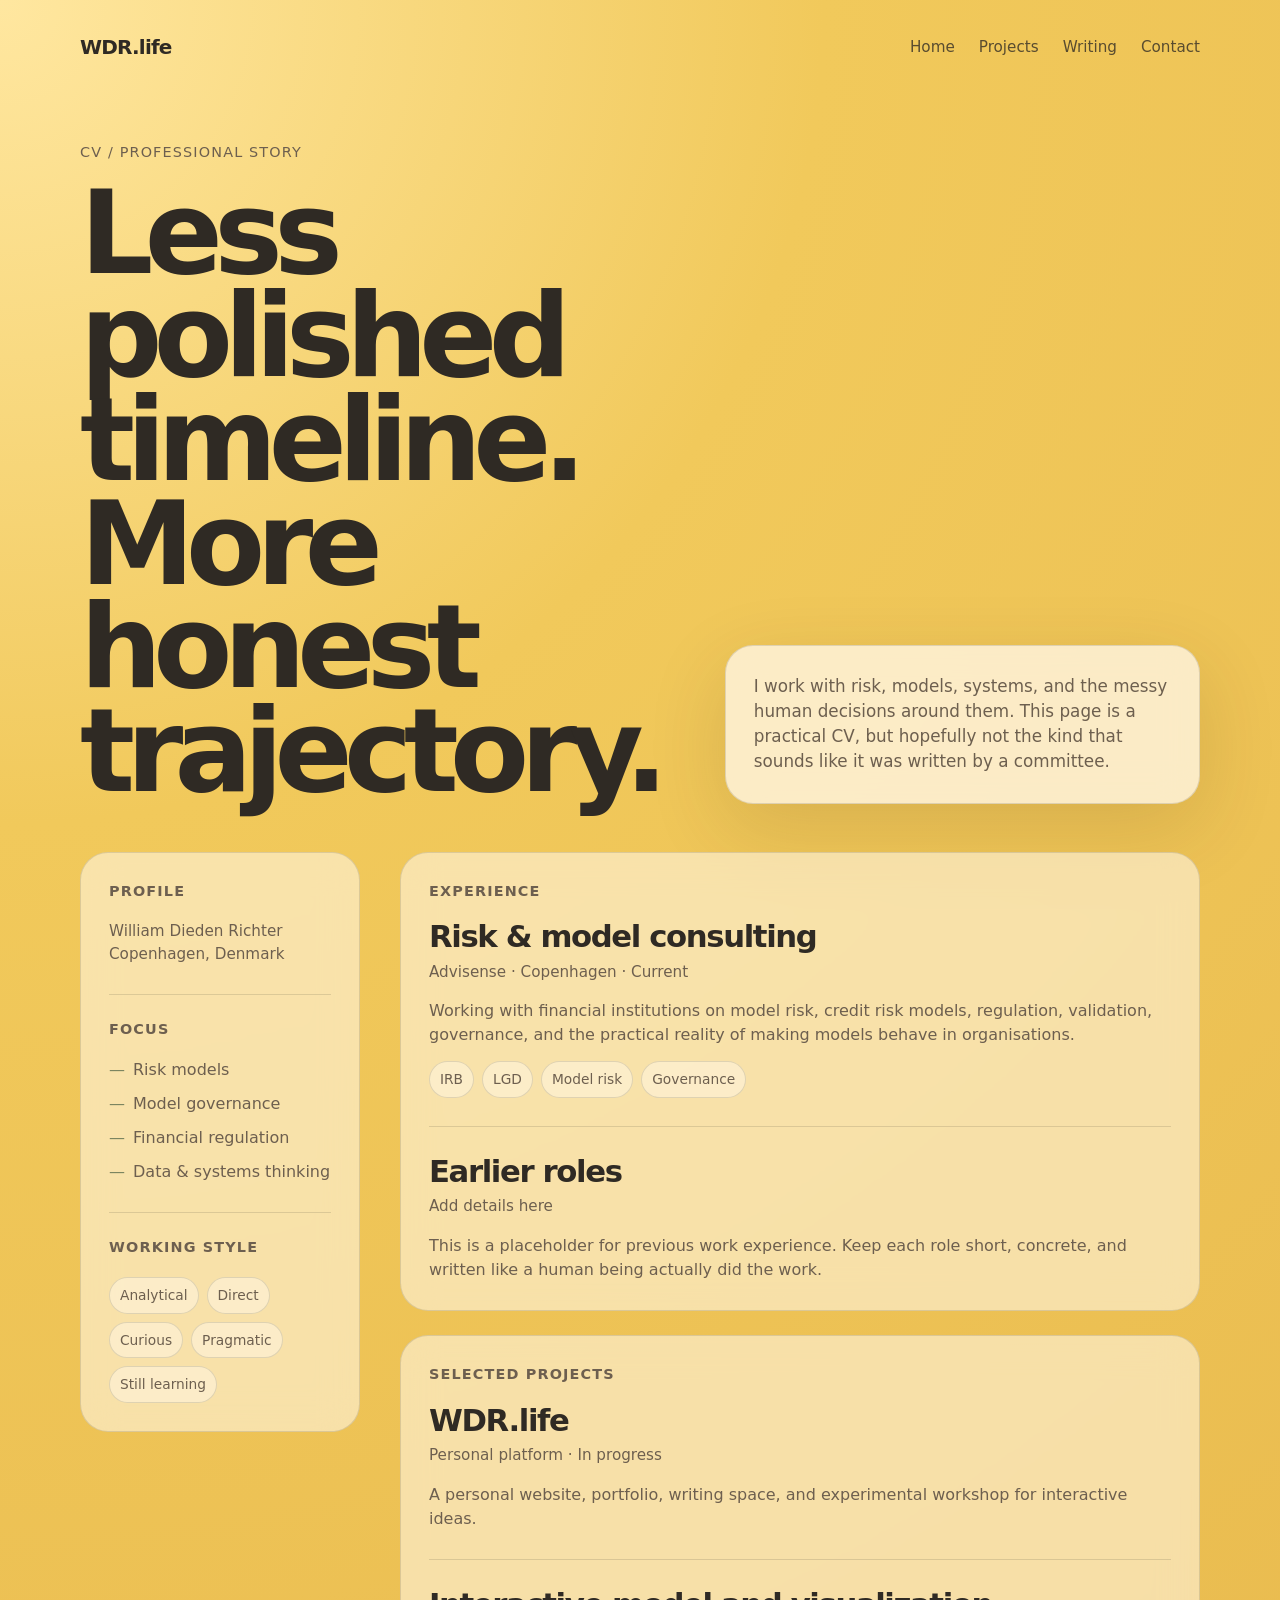
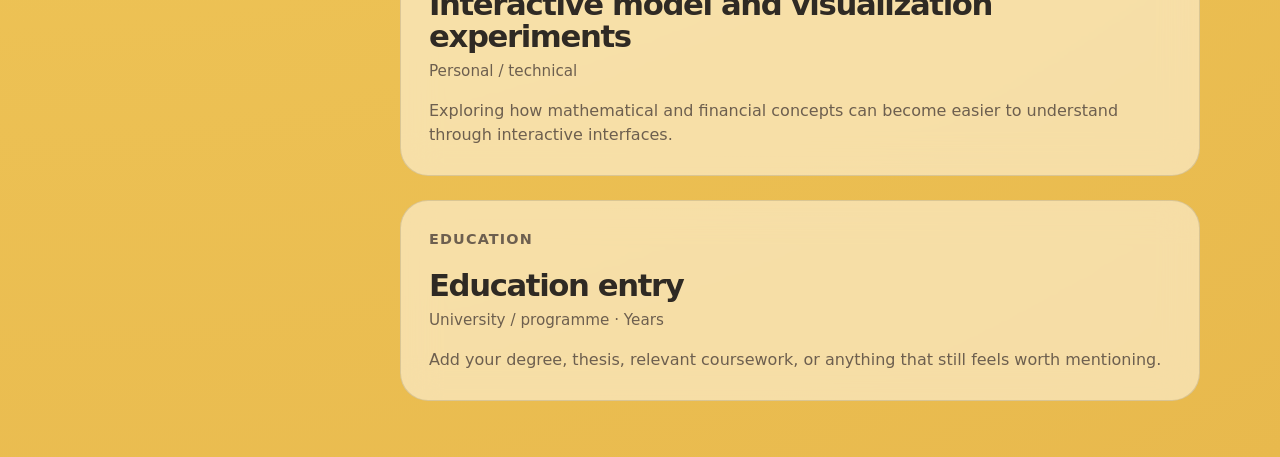
==== cv.html @ 0886aa6d "Create cv.html" ====
<!DOCTYPE html>
<html lang="en">
<head>
  <meta charset="UTF-8" />
  <meta name="viewport" content="width=device-width, initial-scale=1.0" />
  <title>CV · WDR.life</title>
  <style>
    :root {
      --sun-washed-yellow: #f1c95b;
      --warm-cream: #fff7e6;
      --paper: rgba(255, 247, 230, 0.78);
      --soft-charcoal: #2f2a24;
      --muted-brown: #6d5f4f;
      --olive: #7b8460;
      --line: rgba(47, 42, 36, 0.14);
    }

    * {
      box-sizing: border-box;
      margin: 0;
      padding: 0;
    }

    body {
      min-height: 100vh;
      font-family: Inter, ui-sans-serif, system-ui, -apple-system, BlinkMacSystemFont, "Segoe UI", sans-serif;
      background: radial-gradient(circle at top left, #ffe7a0 0%, var(--sun-washed-yellow) 34%, #e8b94d 100%);
      color: var(--soft-charcoal);
      line-height: 1.5;
    }

    .page {
      width: min(1120px, calc(100% - 44px));
      margin: 0 auto;
      padding: 32px 0 56px;
    }

    header {
      display: flex;
      justify-content: space-between;
      align-items: center;
      margin-bottom: 80px;
    }

    .logo {
      font-weight: 700;
      letter-spacing: -0.04em;
      font-size: 1.25rem;
      color: var(--soft-charcoal);
      text-decoration: none;
    }

    nav {
      display: flex;
      gap: 24px;
      font-size: 0.95rem;
    }

    nav a {
      color: var(--soft-charcoal);
      text-decoration: none;
      opacity: 0.78;
      transition: opacity 180ms ease, transform 180ms ease;
    }

    nav a:hover {
      opacity: 1;
      transform: translateY(-1px);
    }

    .intro {
      display: grid;
      grid-template-columns: 1.1fr 0.9fr;
      gap: 64px;
      align-items: end;
      margin-bottom: 48px;
    }

    .eyebrow {
      font-size: 0.9rem;
      letter-spacing: 0.08em;
      text-transform: uppercase;
      color: var(--muted-brown);
      margin-bottom: 18px;
    }

    h1 {
      font-size: clamp(3.4rem, 9vw, 7.2rem);
      line-height: 0.9;
      letter-spacing: -0.075em;
      font-weight: 760;
      max-width: 740px;
    }

    .summary {
      background: var(--paper);
      border: 1px solid var(--line);
      border-radius: 28px;
      padding: 28px;
      box-shadow: 0 24px 80px rgba(72, 49, 15, 0.14);
      backdrop-filter: blur(18px);
      color: var(--muted-brown);
      font-size: 1.05rem;
    }

    .cv-grid {
      display: grid;
      grid-template-columns: 280px 1fr;
      gap: 40px;
      align-items: start;
    }

    aside,
    .section {
      background: rgba(255, 247, 230, 0.58);
      border: 1px solid var(--line);
      border-radius: 28px;
      padding: 28px;
      backdrop-filter: blur(18px);
    }

    aside {
      position: sticky;
      top: 24px;
    }

    .side-block + .side-block {
      margin-top: 28px;
      padding-top: 24px;
      border-top: 1px solid var(--line);
    }

    h2 {
      font-size: 0.9rem;
      letter-spacing: 0.08em;
      text-transform: uppercase;
      color: var(--muted-brown);
      margin-bottom: 18px;
    }

    h3 {
      font-size: clamp(1.4rem, 2.4vw, 2rem);
      letter-spacing: -0.045em;
      line-height: 1.05;
      margin-bottom: 8px;
    }

    .meta {
      color: var(--muted-brown);
      font-size: 0.95rem;
      margin-bottom: 16px;
    }

    .section + .section {
      margin-top: 24px;
    }

    .item + .item {
      margin-top: 28px;
      padding-top: 28px;
      border-top: 1px solid var(--line);
    }

    p {
      color: var(--muted-brown);
    }

    ul {
      list-style: none;
      display: grid;
      gap: 10px;
      color: var(--muted-brown);
    }

    li::before {
      content: "—";
      margin-right: 8px;
      color: var(--olive);
    }

    .tags {
      display: flex;
      flex-wrap: wrap;
      gap: 8px;
      margin-top: 14px;
    }

    .tag {
      border: 1px solid var(--line);
      border-radius: 999px;
      padding: 7px 10px;
      background: rgba(255, 247, 230, 0.52);
      font-size: 0.86rem;
      color: var(--muted-brown);
    }

    .note {
      font-size: 0.95rem;
      color: var(--muted-brown);
    }

    @media (max-width: 860px) {
      header {
        align-items: flex-start;
        margin-bottom: 56px;
      }

      nav {
        justify-content: flex-end;
        flex-wrap: wrap;
        gap: 14px;
      }

      .intro,
      .cv-grid {
        grid-template-columns: 1fr;
      }

      aside {
        position: static;
      }
    }
  </style>
</head>
<body>
  <div class="page">
    <header>
      <a class="logo" href="index.html">WDR.life</a>
      <nav aria-label="Main navigation">
        <a href="index.html">Home</a>
        <a href="projects.html">Projects</a>
        <a href="writing.html">Writing</a>
        <a href="contact.html">Contact</a>
      </nav>
    </header>

    <main>
      <section class="intro" aria-labelledby="cv-title">
        <div>
          <p class="eyebrow">CV / professional story</p>
          <h1 id="cv-title">Less polished timeline. More honest trajectory.</h1>
        </div>
        <p class="summary">
          I work with risk, models, systems, and the messy human decisions around them.
          This page is a practical CV, but hopefully not the kind that sounds like it was written by a committee.
        </p>
      </section>

      <section class="cv-grid">
        <aside aria-label="Profile details">
          <div class="side-block">
            <h2>Profile</h2>
            <p class="note">William Dieden Richter<br />Copenhagen, Denmark</p>
          </div>

          <div class="side-block">
            <h2>Focus</h2>
            <ul>
              <li>Risk models</li>
              <li>Model governance</li>
              <li>Financial regulation</li>
              <li>Data & systems thinking</li>
            </ul>
          </div>

          <div class="side-block">
            <h2>Working style</h2>
            <div class="tags">
              <span class="tag">Analytical</span>
              <span class="tag">Direct</span>
              <span class="tag">Curious</span>
              <span class="tag">Pragmatic</span>
              <span class="tag">Still learning</span>
            </div>
          </div>
        </aside>

        <div>
          <section class="section">
            <h2>Experience</h2>

            <article class="item">
              <h3>Risk & model consulting</h3>
              <p class="meta">Advisense · Copenhagen · Current</p>
              <p>
                Working with financial institutions on model risk, credit risk models,
                regulation, validation, governance, and the practical reality of making models behave in organisations.
              </p>
              <div class="tags">
                <span class="tag">IRB</span>
                <span class="tag">LGD</span>
                <span class="tag">Model risk</span>
                <span class="tag">Governance</span>
              </div>
            </article>

            <article class="item">
              <h3>Earlier roles</h3>
              <p class="meta">Add details here</p>
              <p>
                This is a placeholder for previous work experience. Keep each role short, concrete,
                and written like a human being actually did the work.
              </p>
            </article>
          </section>

          <section class="section">
            <h2>Selected projects</h2>

            <article class="item">
              <h3>WDR.life</h3>
              <p class="meta">Personal platform · In progress</p>
              <p>
                A personal website, portfolio, writing space, and experimental workshop for interactive ideas.
              </p>
            </article>

            <article class="item">
              <h3>Interactive model and visualization experiments</h3>
              <p class="meta">Personal / technical</p>
              <p>
                Exploring how mathematical and financial concepts can become easier to understand through interactive interfaces.
              </p>
            </article>
          </section>

          <section class="section">
            <h2>Education</h2>
            <article class="item">
              <h3>Education entry</h3>
              <p class="meta">University / programme · Years</p>
              <p>Add your degree, thesis, relevant coursework, or anything that still feels worth mentioning.</p>
            </article>
          </section>
        </div>
      </section>
    </main>
  </div>
</body>
</html>
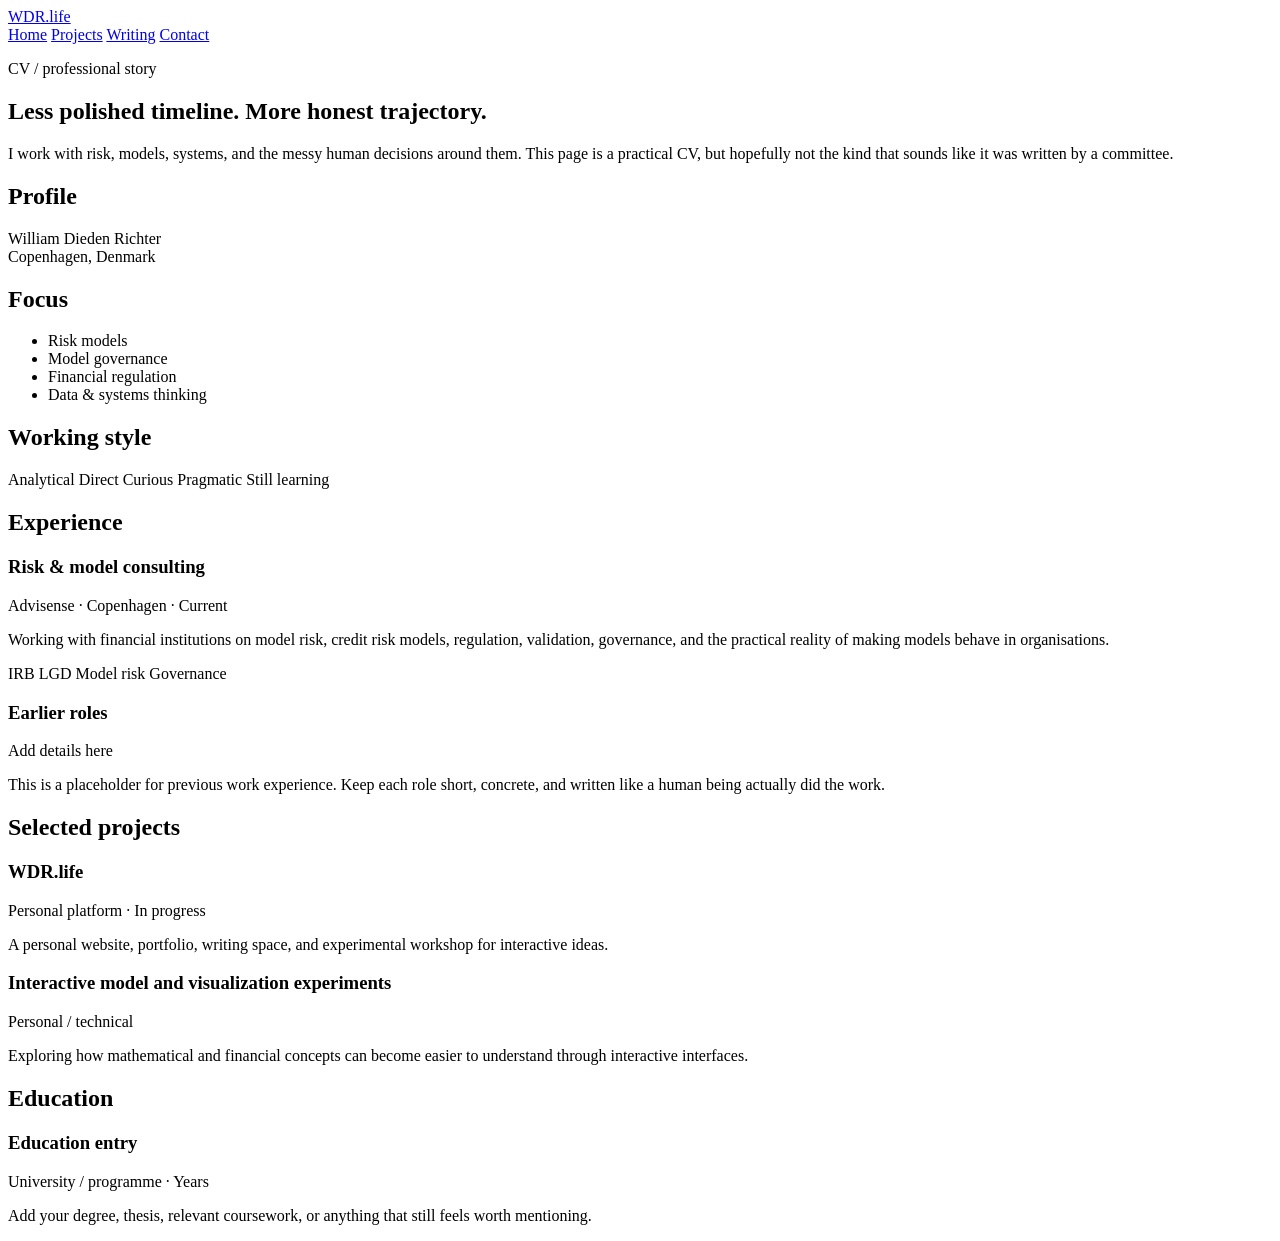
==== commit a354166e: "Update cv.html" ====
--- a/cv.html
+++ b/cv.html
@@ -4,223 +4,6 @@
   <meta charset="UTF-8" />
   <meta name="viewport" content="width=device-width, initial-scale=1.0" />
   <title>CV · WDR.life</title>
-  <style>
-    :root {
-      --sun-washed-yellow: #f1c95b;
-      --warm-cream: #fff7e6;
-      --paper: rgba(255, 247, 230, 0.78);
-      --soft-charcoal: #2f2a24;
-      --muted-brown: #6d5f4f;
-      --olive: #7b8460;
-      --line: rgba(47, 42, 36, 0.14);
-    }
-
-    * {
-      box-sizing: border-box;
-      margin: 0;
-      padding: 0;
-    }
-
-    body {
-      min-height: 100vh;
-      font-family: Inter, ui-sans-serif, system-ui, -apple-system, BlinkMacSystemFont, "Segoe UI", sans-serif;
-      background: radial-gradient(circle at top left, #ffe7a0 0%, var(--sun-washed-yellow) 34%, #e8b94d 100%);
-      color: var(--soft-charcoal);
-      line-height: 1.5;
-    }
-
-    .page {
-      width: min(1120px, calc(100% - 44px));
-      margin: 0 auto;
-      padding: 32px 0 56px;
-    }
-
-    header {
-      display: flex;
-      justify-content: space-between;
-      align-items: center;
-      margin-bottom: 80px;
-    }
-
-    .logo {
-      font-weight: 700;
-      letter-spacing: -0.04em;
-      font-size: 1.25rem;
-      color: var(--soft-charcoal);
-      text-decoration: none;
-    }
-
-    nav {
-      display: flex;
-      gap: 24px;
-      font-size: 0.95rem;
-    }
-
-    nav a {
-      color: var(--soft-charcoal);
-      text-decoration: none;
-      opacity: 0.78;
-      transition: opacity 180ms ease, transform 180ms ease;
-    }
-
-    nav a:hover {
-      opacity: 1;
-      transform: translateY(-1px);
-    }
-
-    .intro {
-      display: grid;
-      grid-template-columns: 1.1fr 0.9fr;
-      gap: 64px;
-      align-items: end;
-      margin-bottom: 48px;
-    }
-
-    .eyebrow {
-      font-size: 0.9rem;
-      letter-spacing: 0.08em;
-      text-transform: uppercase;
-      color: var(--muted-brown);
-      margin-bottom: 18px;
-    }
-
-    h1 {
-      font-size: clamp(3.4rem, 9vw, 7.2rem);
-      line-height: 0.9;
-      letter-spacing: -0.075em;
-      font-weight: 760;
-      max-width: 740px;
-    }
-
-    .summary {
-      background: var(--paper);
-      border: 1px solid var(--line);
-      border-radius: 28px;
-      padding: 28px;
-      box-shadow: 0 24px 80px rgba(72, 49, 15, 0.14);
-      backdrop-filter: blur(18px);
-      color: var(--muted-brown);
-      font-size: 1.05rem;
-    }
-
-    .cv-grid {
-      display: grid;
-      grid-template-columns: 280px 1fr;
-      gap: 40px;
-      align-items: start;
-    }
-
-    aside,
-    .section {
-      background: rgba(255, 247, 230, 0.58);
-      border: 1px solid var(--line);
-      border-radius: 28px;
-      padding: 28px;
-      backdrop-filter: blur(18px);
-    }
-
-    aside {
-      position: sticky;
-      top: 24px;
-    }
-
-    .side-block + .side-block {
-      margin-top: 28px;
-      padding-top: 24px;
-      border-top: 1px solid var(--line);
-    }
-
-    h2 {
-      font-size: 0.9rem;
-      letter-spacing: 0.08em;
-      text-transform: uppercase;
-      color: var(--muted-brown);
-      margin-bottom: 18px;
-    }
-
-    h3 {
-      font-size: clamp(1.4rem, 2.4vw, 2rem);
-      letter-spacing: -0.045em;
-      line-height: 1.05;
-      margin-bottom: 8px;
-    }
-
-    .meta {
-      color: var(--muted-brown);
-      font-size: 0.95rem;
-      margin-bottom: 16px;
-    }
-
-    .section + .section {
-      margin-top: 24px;
-    }
-
-    .item + .item {
-      margin-top: 28px;
-      padding-top: 28px;
-      border-top: 1px solid var(--line);
-    }
-
-    p {
-      color: var(--muted-brown);
-    }
-
-    ul {
-      list-style: none;
-      display: grid;
-      gap: 10px;
-      color: var(--muted-brown);
-    }
-
-    li::before {
-      content: "—";
-      margin-right: 8px;
-      color: var(--olive);
-    }
-
-    .tags {
-      display: flex;
-      flex-wrap: wrap;
-      gap: 8px;
-      margin-top: 14px;
-    }
-
-    .tag {
-      border: 1px solid var(--line);
-      border-radius: 999px;
-      padding: 7px 10px;
-      background: rgba(255, 247, 230, 0.52);
-      font-size: 0.86rem;
-      color: var(--muted-brown);
-    }
-
-    .note {
-      font-size: 0.95rem;
-      color: var(--muted-brown);
-    }
-
-    @media (max-width: 860px) {
-      header {
-        align-items: flex-start;
-        margin-bottom: 56px;
-      }
-
-      nav {
-        justify-content: flex-end;
-        flex-wrap: wrap;
-        gap: 14px;
-      }
-
-      .intro,
-      .cv-grid {
-        grid-template-columns: 1fr;
-      }
-
-      aside {
-        position: static;
-      }
-    }
-  </style>
 </head>
 <body>
   <div class="page">
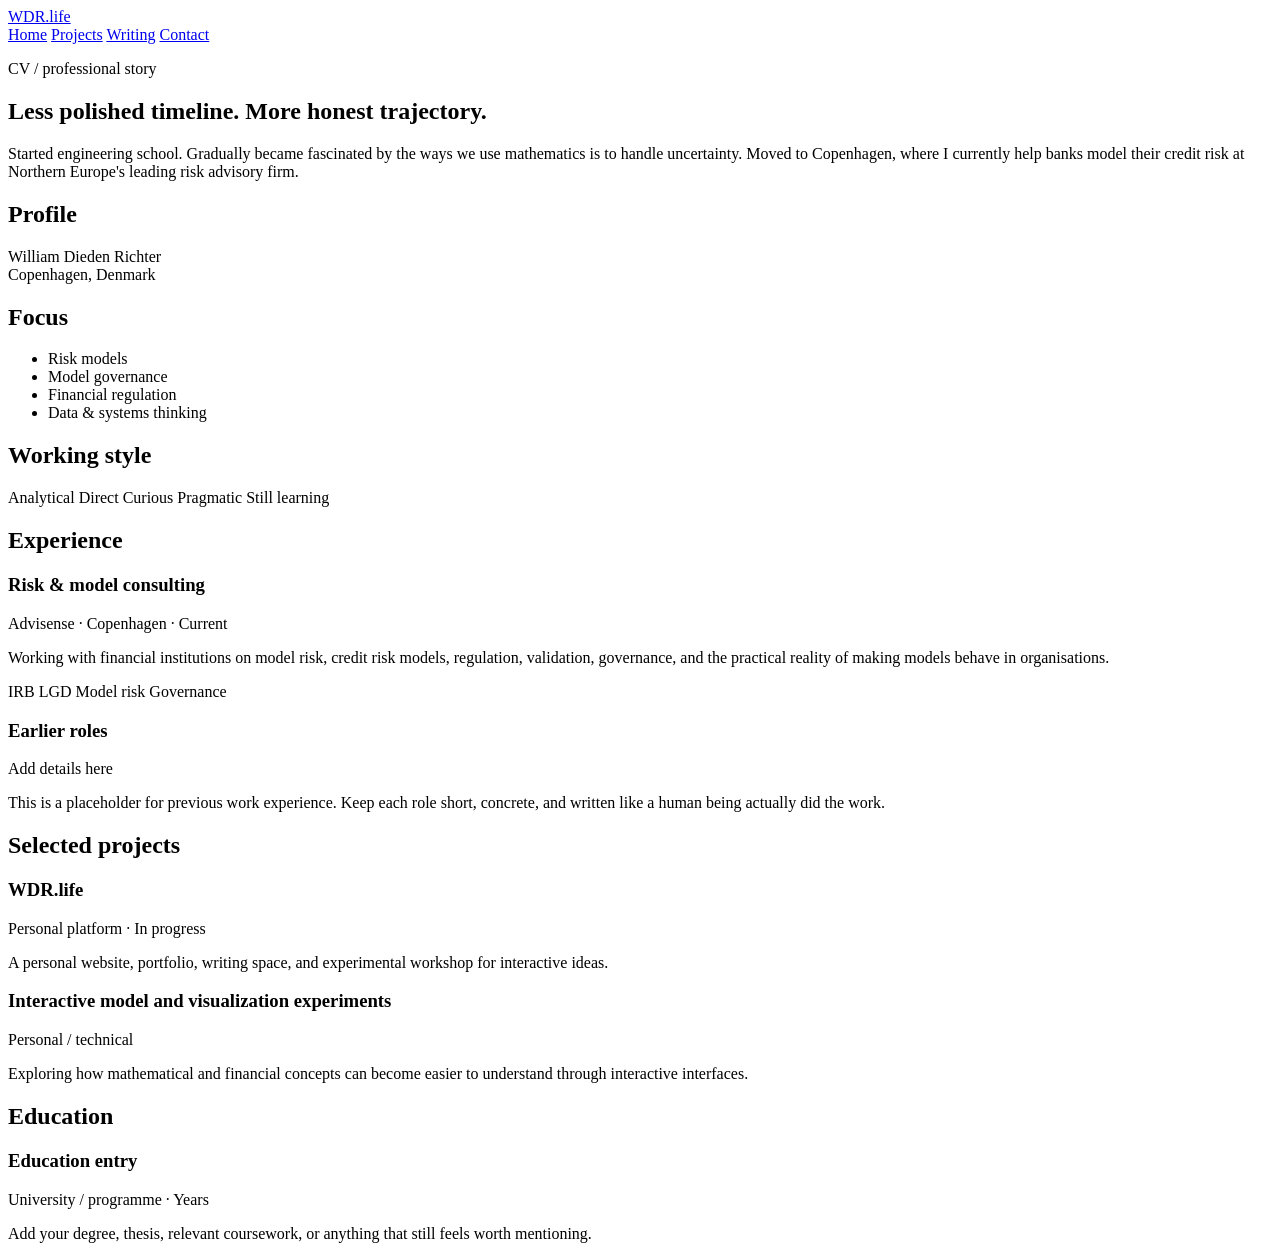
==== commit ec589d9a: "Update cv.html" ====
--- a/cv.html
+++ b/cv.html
@@ -24,8 +24,9 @@
           <h1 id="cv-title">Less polished timeline. More honest trajectory.</h1>
         </div>
         <p class="summary">
-          I work with risk, models, systems, and the messy human decisions around them.
-          This page is a practical CV, but hopefully not the kind that sounds like it was written by a committee.
+        Started engineering school.
+        Gradually became fascinated by the ways we use mathematics is to handle uncertainty.
+        Moved to Copenhagen, where I currently help banks model their credit risk at Northern Europe's leading risk advisory firm.
         </p>
       </section>
 
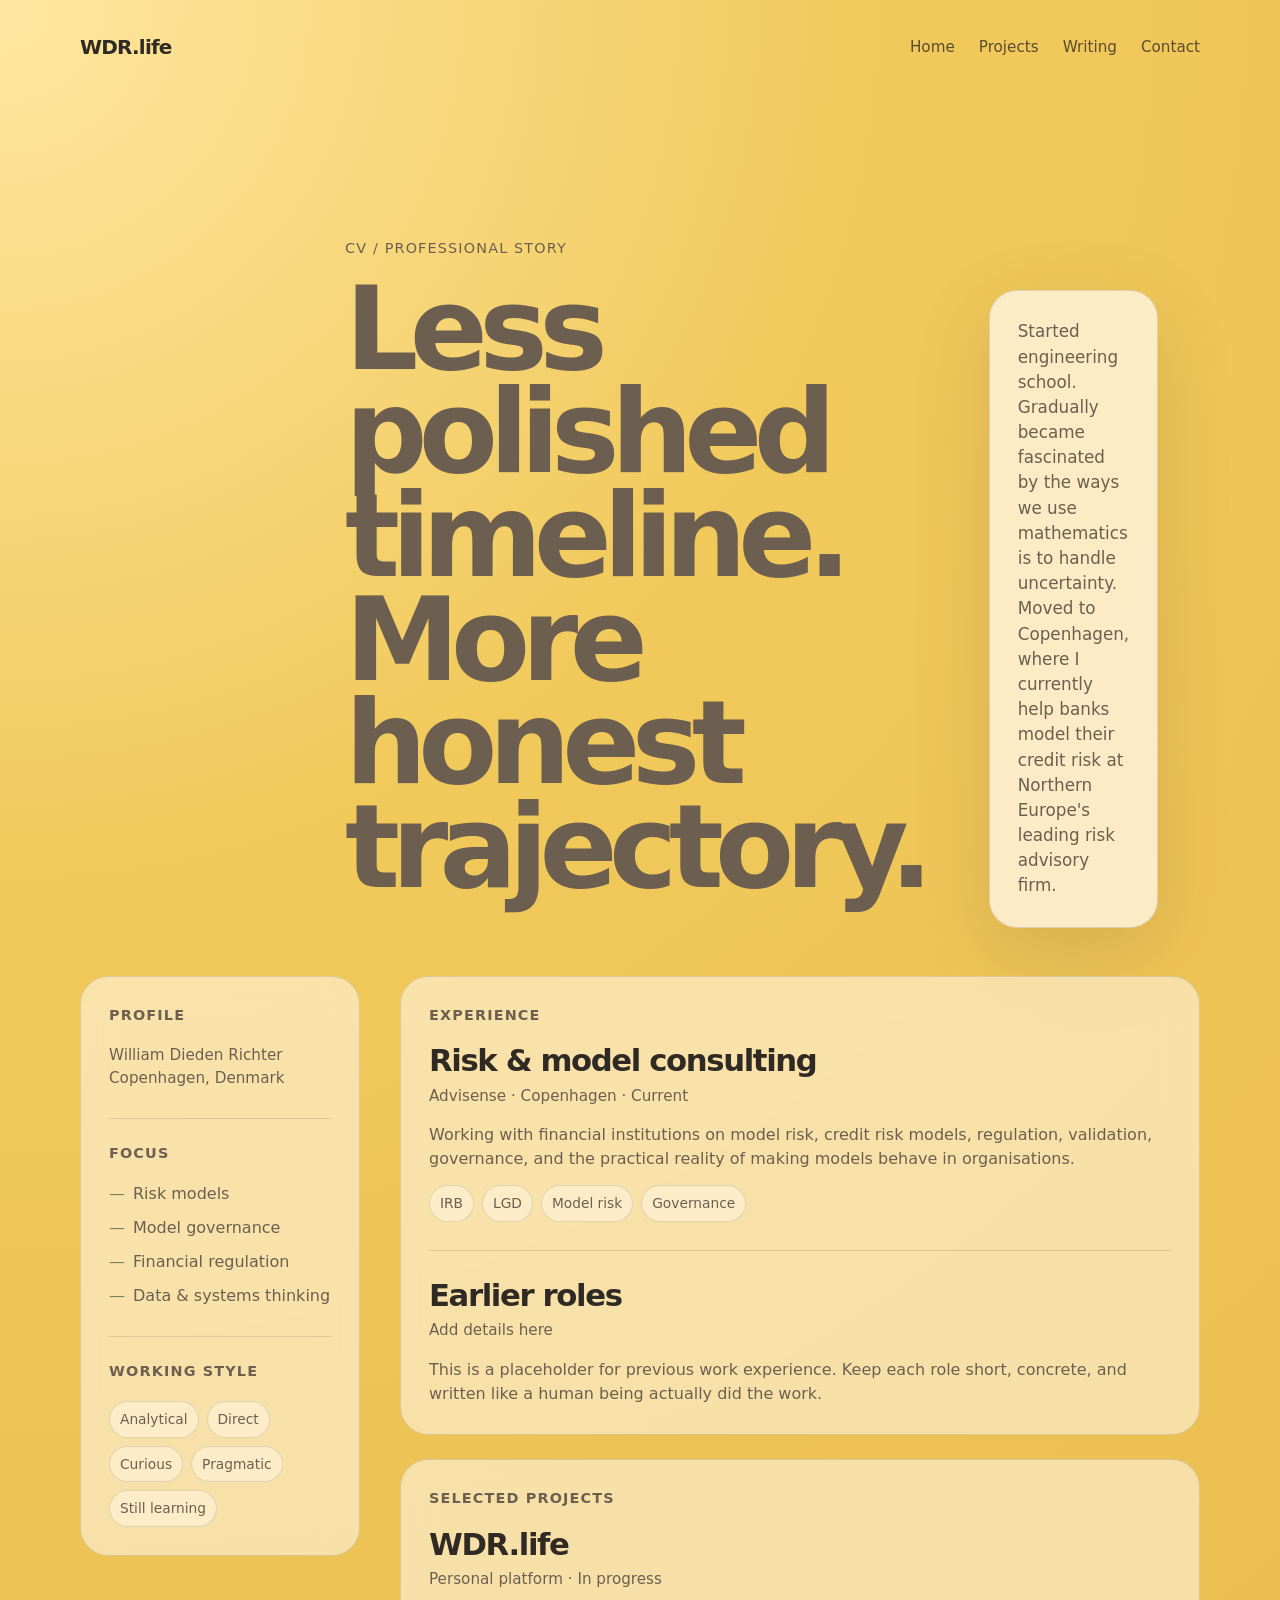
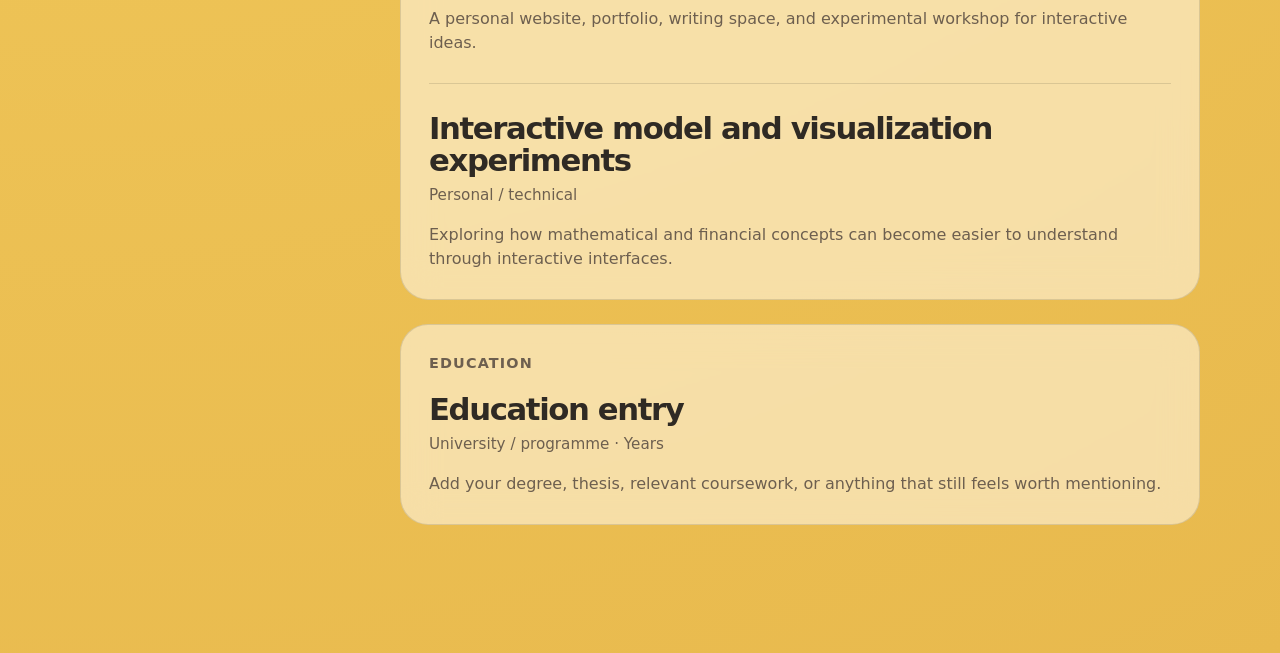
==== commit e0e37830: "Update cv.html" ====
--- a/cv.html
+++ b/cv.html
@@ -3,6 +3,7 @@
 <head>
   <meta charset="UTF-8" />
   <meta name="viewport" content="width=device-width, initial-scale=1.0" />
+  <link rel="stylesheet" href="style.css">
   <title>CV · WDR.life</title>
 </head>
 <body>
--- a/style.css
+++ b/style.css
@@ -0,0 +1,408 @@
+    :root {
+      --sun-washed-yellow: #f1c95b;
+      --warm-cream: #fff7e6;
+      --soft-charcoal: #2f2a24;
+      --muted-brown: #6d5f4f;
+      --olive: #7b8460;
+      --line: rgba(47, 42, 36, 0.14);
+    }
+
+    * {
+      box-sizing: border-box;
+      margin: 0;
+      padding: 0;
+    }
+
+    body {
+      min-height: 100vh;
+      font-family: Inter, ui-sans-serif, system-ui, -apple-system, BlinkMacSystemFont, "Segoe UI", sans-serif;
+      background: radial-gradient(circle at top left, #ffe7a0 0%, var(--sun-washed-yellow) 34%, #e8b94d 100%);
+      color: var(--soft-charcoal);
+      line-height: 1.5;
+    }
+
+    .page {
+      min-height: 100vh;
+      display: flex;
+      flex-direction: column;
+      padding: 32px;
+    }
+
+    header {
+      display: flex;
+      justify-content: space-between;
+      align-items: center;
+      max-width: 1120px;
+      width: 100%;
+      margin: 0 auto;
+    }
+
+    .logo {
+      font-weight: 700;
+      letter-spacing: -0.04em;
+      font-size: 1.25rem;
+    }
+
+    nav {
+      display: flex;
+      gap: 24px;
+      font-size: 0.95rem;
+    }
+
+    nav a {
+      color: var(--soft-charcoal);
+      text-decoration: none;
+      opacity: 0.78;
+      transition: opacity 180ms ease, transform 180ms ease;
+    }
+
+    nav a:hover {
+      opacity: 1;
+      transform: translateY(-1px);
+    }
+
+    main {
+      flex: 1;
+      display: grid;
+      place-items: center;
+      max-width: 1120px;
+      width: 100%;
+      margin: 0 auto;
+      padding: 96px 0 72px;
+    }
+
+    .hero {
+      width: 100%;
+      display: grid;
+      grid-template-columns: 1.2fr 0.8fr;
+      gap: 64px;
+      align-items: end;
+    }
+
+    .eyebrow {
+      font-size: 0.9rem;
+      letter-spacing: 0.08em;
+      text-transform: uppercase;
+      margin-bottom: 20px;
+      color: var(--muted-brown);
+    }
+
+    h1 {
+      max-width: 760px;
+      font-size: clamp(3.2rem, 9vw, 7.8rem);
+      line-height: 0.9;
+      letter-spacing: -0.075em;
+      font-weight: 750;
+      margin-bottom: 28px;
+    }
+
+    .intro {
+      max-width: 590px;
+      font-size: clamp(1.1rem, 2vw, 1.35rem);
+      color: var(--muted-brown);
+    }
+
+    .card {
+      background: rgba(255, 247, 230, 0.64);
+      border: 1px solid var(--line);
+      border-radius: 28px;
+      padding: 28px;
+      box-shadow: 0 24px 80px rgba(72, 49, 15, 0.14);
+      backdrop-filter: blur(18px);
+    }
+
+    .card p {
+      color: var(--muted-brown);
+      font-size: 1rem;
+      margin-bottom: 20px;
+    }
+
+    .card strong {
+      display: block;
+      font-size: 1.05rem;
+      margin-bottom: 10px;
+      color: var(--soft-charcoal);
+    }
+
+    .status {
+      display: inline-flex;
+      align-items: center;
+      gap: 8px;
+      padding: 8px 12px;
+      border-radius: 999px;
+      background: rgba(255, 247, 230, 0.6);
+      border: 1px solid var(--line);
+      font-size: 0.9rem;
+      color: var(--muted-brown);
+    }
+
+    .dot {
+      width: 8px;
+      height: 8px;
+      border-radius: 50%;
+      background: var(--olive);
+    }
+
+    footer {
+      max-width: 1120px;
+      width: 100%;
+      margin: 0 auto;
+      padding-top: 24px;
+      border-top: 1px solid var(--line);
+      display: flex;
+      justify-content: space-between;
+      gap: 24px;
+      font-size: 0.9rem;
+      color: var(--muted-brown);
+    }
+
+    @media (max-width: 800px) {
+      .page {
+        padding: 22px;
+      }
+
+      header,
+      footer {
+        align-items: flex-start;
+      }
+
+      nav {
+        gap: 14px;
+        flex-wrap: wrap;
+        justify-content: flex-end;
+      }
+
+      main {
+        padding: 72px 0 48px;
+        place-items: start;
+      }
+
+      .hero {
+        grid-template-columns: 1fr;
+        gap: 36px;
+      }
+
+      h1 {
+        font-size: clamp(3.4rem, 18vw, 5.8rem);
+      }
+
+      footer {
+        flex-direction: column;
+      }
+    }
+
+    :root {
+      --sun-washed-yellow: #f1c95b;
+      --warm-cream: #fff7e6;
+      --paper: rgba(255, 247, 230, 0.78);
+      --soft-charcoal: #2f2a24;
+      --muted-brown: #6d5f4f;
+      --olive: #7b8460;
+      --line: rgba(47, 42, 36, 0.14);
+    }
+
+    * {
+      box-sizing: border-box;
+      margin: 0;
+      padding: 0;
+    }
+
+    body {
+      min-height: 100vh;
+      font-family: Inter, ui-sans-serif, system-ui, -apple-system, BlinkMacSystemFont, "Segoe UI", sans-serif;
+      background: radial-gradient(circle at top left, #ffe7a0 0%, var(--sun-washed-yellow) 34%, #e8b94d 100%);
+      color: var(--soft-charcoal);
+      line-height: 1.5;
+    }
+
+    .page {
+      width: min(1120px, calc(100% - 44px));
+      margin: 0 auto;
+      padding: 32px 0 56px;
+    }
+
+    header {
+      display: flex;
+      justify-content: space-between;
+      align-items: center;
+      margin-bottom: 80px;
+    }
+
+    .logo {
+      font-weight: 700;
+      letter-spacing: -0.04em;
+      font-size: 1.25rem;
+      color: var(--soft-charcoal);
+      text-decoration: none;
+    }
+
+    nav {
+      display: flex;
+      gap: 24px;
+      font-size: 0.95rem;
+    }
+
+    nav a {
+      color: var(--soft-charcoal);
+      text-decoration: none;
+      opacity: 0.78;
+      transition: opacity 180ms ease, transform 180ms ease;
+    }
+
+    nav a:hover {
+      opacity: 1;
+      transform: translateY(-1px);
+    }
+
+    .intro {
+      display: grid;
+      grid-template-columns: 1.1fr 0.9fr;
+      gap: 64px;
+      align-items: end;
+      margin-bottom: 48px;
+    }
+
+    .eyebrow {
+      font-size: 0.9rem;
+      letter-spacing: 0.08em;
+      text-transform: uppercase;
+      color: var(--muted-brown);
+      margin-bottom: 18px;
+    }
+
+    h1 {
+      font-size: clamp(3.4rem, 9vw, 7.2rem);
+      line-height: 0.9;
+      letter-spacing: -0.075em;
+      font-weight: 760;
+      max-width: 740px;
+    }
+
+    .summary {
+      background: var(--paper);
+      border: 1px solid var(--line);
+      border-radius: 28px;
+      padding: 28px;
+      box-shadow: 0 24px 80px rgba(72, 49, 15, 0.14);
+      backdrop-filter: blur(18px);
+      color: var(--muted-brown);
+      font-size: 1.05rem;
+    }
+
+    .cv-grid {
+      display: grid;
+      grid-template-columns: 280px 1fr;
+      gap: 40px;
+      align-items: start;
+    }
+
+    aside,
+    .section {
+      background: rgba(255, 247, 230, 0.58);
+      border: 1px solid var(--line);
+      border-radius: 28px;
+      padding: 28px;
+      backdrop-filter: blur(18px);
+    }
+
+    aside {
+      position: sticky;
+      top: 24px;
+    }
+
+    .side-block + .side-block {
+      margin-top: 28px;
+      padding-top: 24px;
+      border-top: 1px solid var(--line);
+    }
+
+    h2 {
+      font-size: 0.9rem;
+      letter-spacing: 0.08em;
+      text-transform: uppercase;
+      color: var(--muted-brown);
+      margin-bottom: 18px;
+    }
+
+    h3 {
+      font-size: clamp(1.4rem, 2.4vw, 2rem);
+      letter-spacing: -0.045em;
+      line-height: 1.05;
+      margin-bottom: 8px;
+    }
+
+    .meta {
+      color: var(--muted-brown);
+      font-size: 0.95rem;
+      margin-bottom: 16px;
+    }
+
+    .section + .section {
+      margin-top: 24px;
+    }
+
+    .item + .item {
+      margin-top: 28px;
+      padding-top: 28px;
+      border-top: 1px solid var(--line);
+    }
+
+    p {
+      color: var(--muted-brown);
+    }
+
+    ul {
+      list-style: none;
+      display: grid;
+      gap: 10px;
+      color: var(--muted-brown);
+    }
+
+    li::before {
+      content: "—";
+      margin-right: 8px;
+      color: var(--olive);
+    }
+
+    .tags {
+      display: flex;
+      flex-wrap: wrap;
+      gap: 8px;
+      margin-top: 14px;
+    }
+
+    .tag {
+      border: 1px solid var(--line);
+      border-radius: 999px;
+      padding: 7px 10px;
+      background: rgba(255, 247, 230, 0.52);
+      font-size: 0.86rem;
+      color: var(--muted-brown);
+    }
+
+    .note {
+      font-size: 0.95rem;
+      color: var(--muted-brown);
+    }
+
+    @media (max-width: 860px) {
+      header {
+        align-items: flex-start;
+        margin-bottom: 56px;
+      }
+
+      nav {
+        justify-content: flex-end;
+        flex-wrap: wrap;
+        gap: 14px;
+      }
+
+      .intro,
+      .cv-grid {
+        grid-template-columns: 1fr;
+      }
+
+      aside {
+        position: static;
+      }
+    }
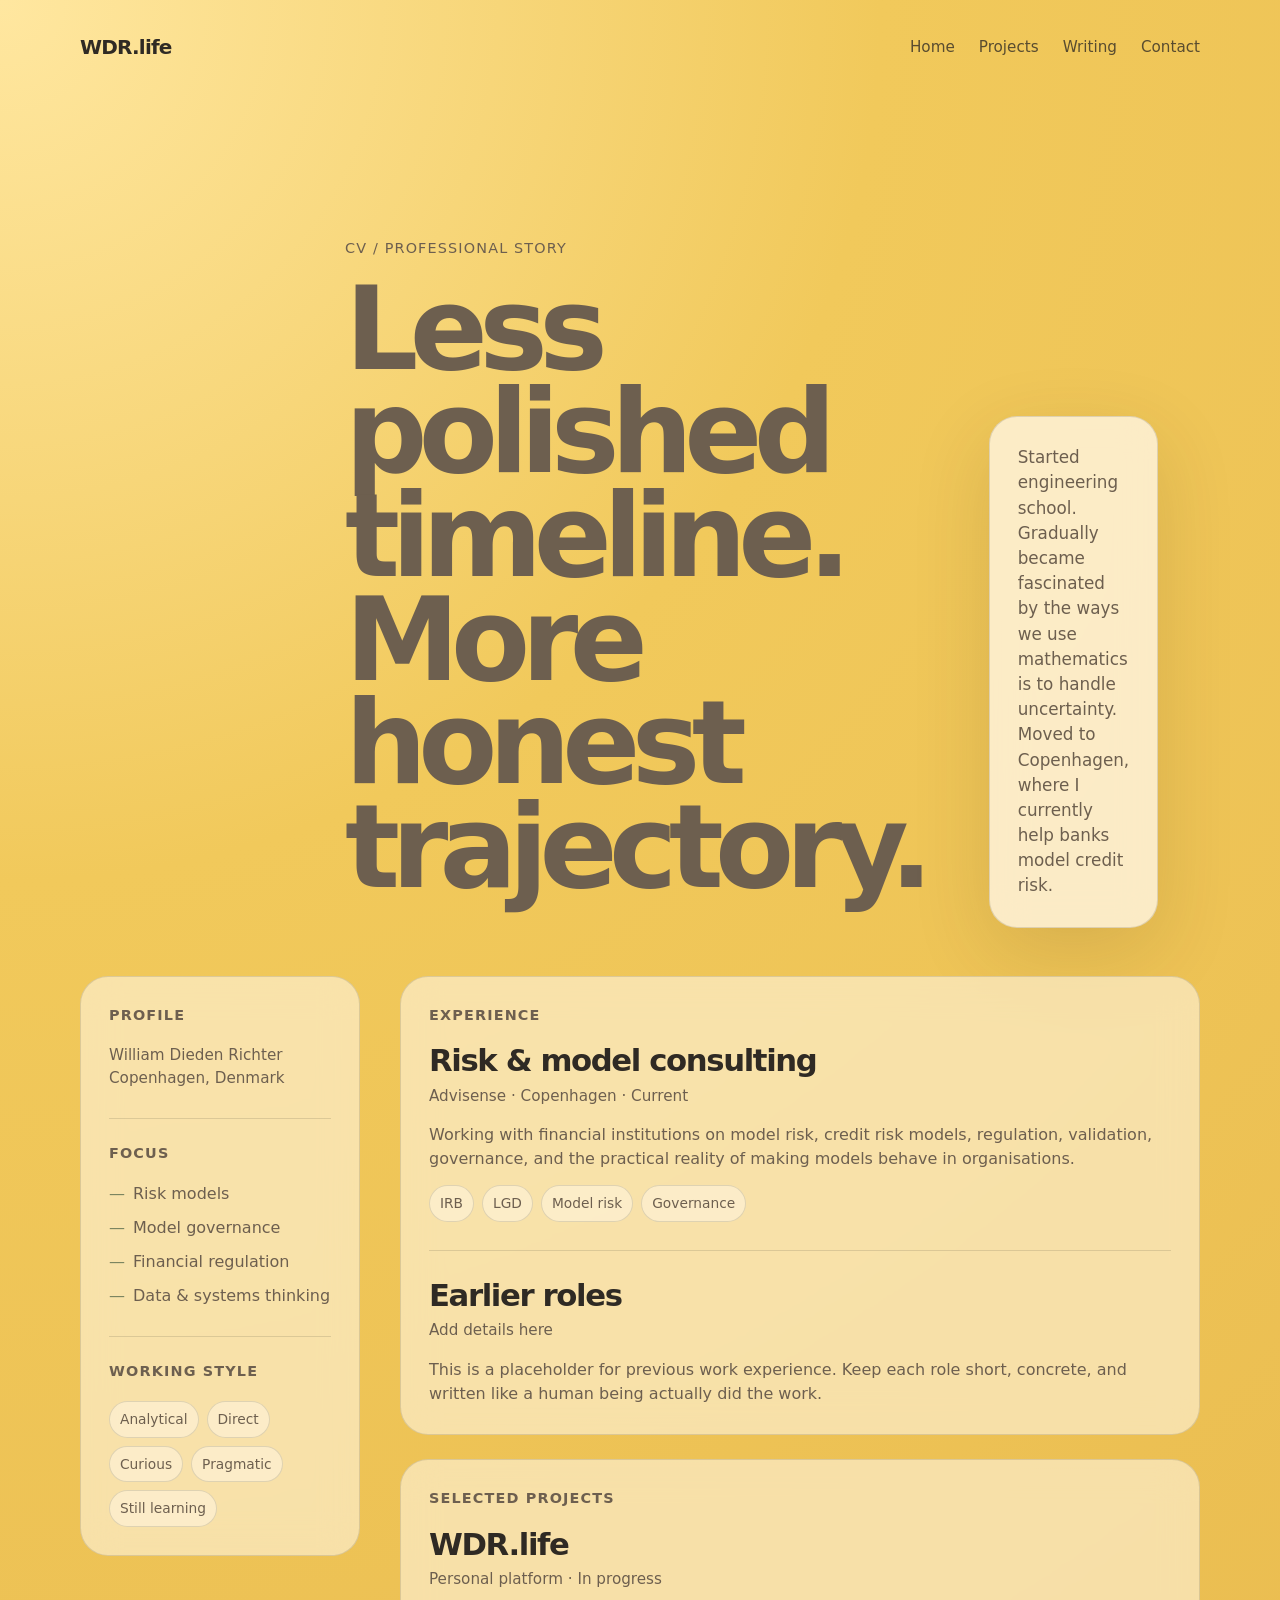
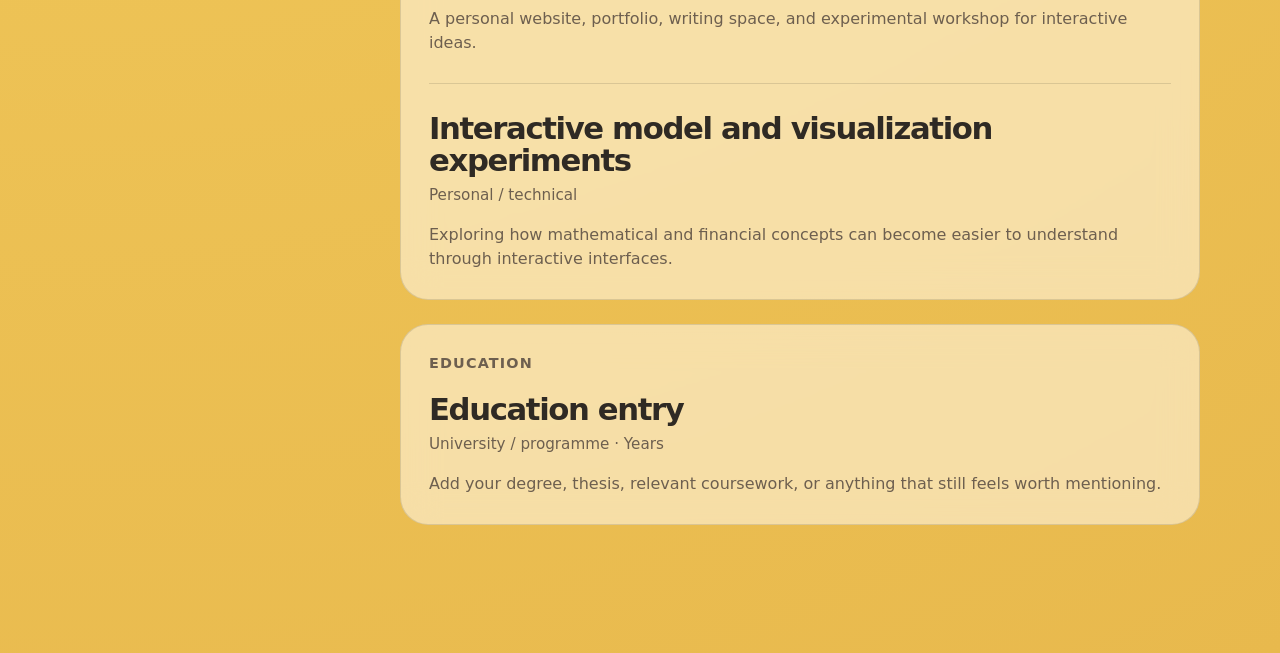
==== commit 848098d0: "Update cv.html" ====
--- a/cv.html
+++ b/cv.html
@@ -27,7 +27,7 @@
         <p class="summary">
         Started engineering school.
         Gradually became fascinated by the ways we use mathematics is to handle uncertainty.
-        Moved to Copenhagen, where I currently help banks model their credit risk at Northern Europe's leading risk advisory firm.
+        Moved to Copenhagen, where I currently help banks model credit risk.
         </p>
       </section>
 
--- a/style.css
+++ b/style.css
@@ -256,7 +256,7 @@
 
     .intro {
       display: grid;
-      grid-template-columns: 1.1fr 0.9fr;
+      grid-template-columns: 1.1fr 1.1fr;
       gap: 64px;
       align-items: end;
       margin-bottom: 48px;
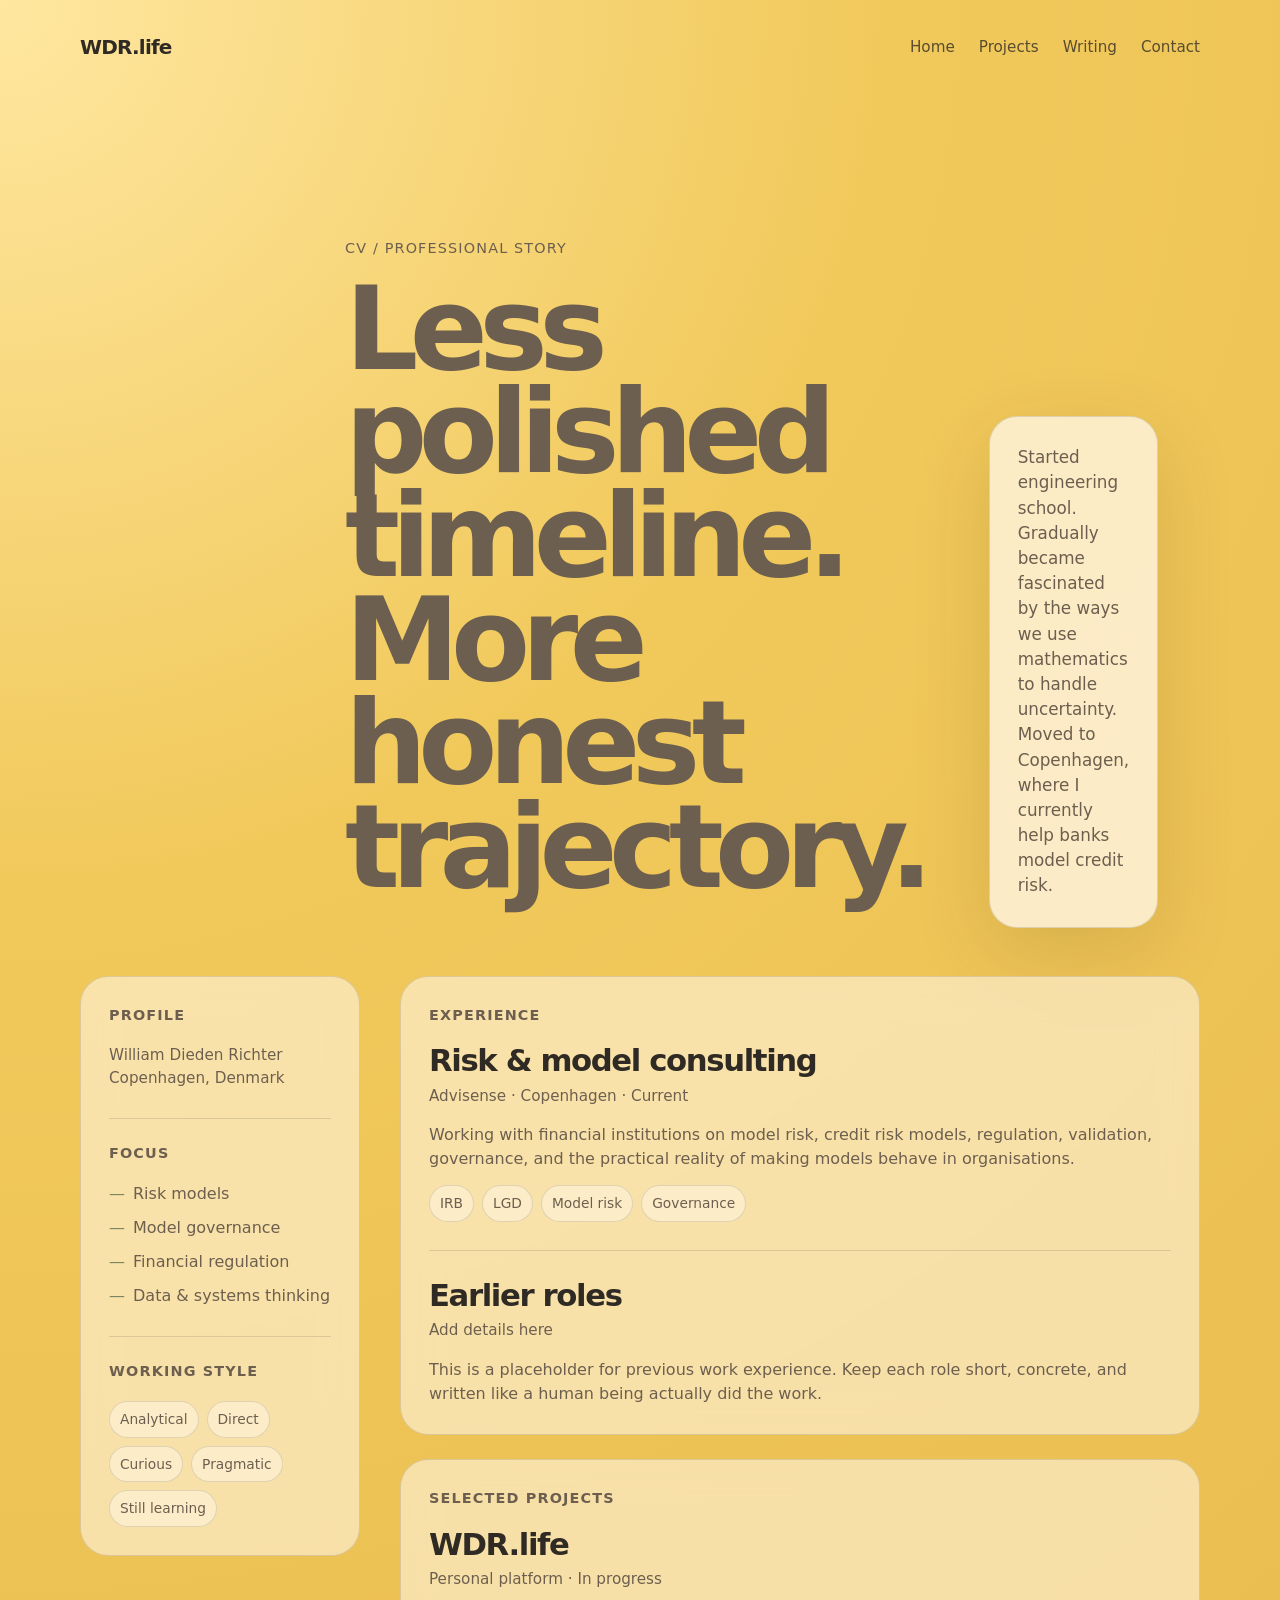
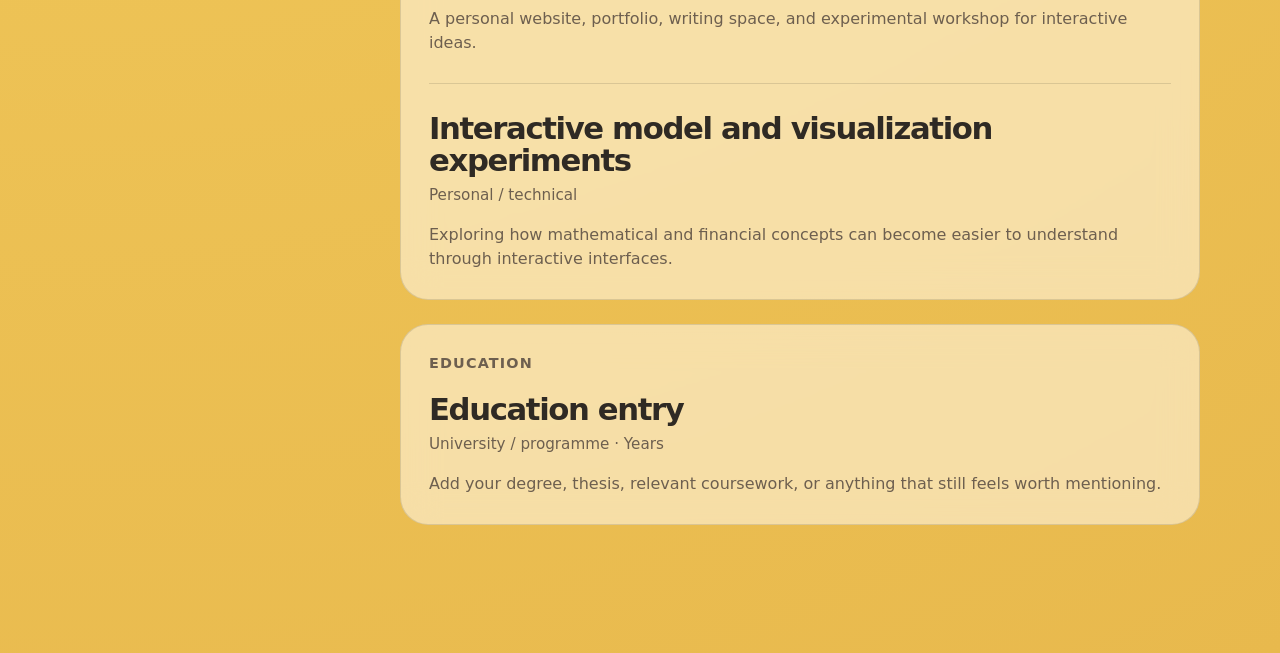
==== commit 885b8c3f: "Update cv.html" ====
--- a/cv.html
+++ b/cv.html
@@ -26,7 +26,7 @@
         </div>
         <p class="summary">
         Started engineering school.
-        Gradually became fascinated by the ways we use mathematics is to handle uncertainty.
+        Gradually became fascinated by the ways we use mathematics to handle uncertainty.
         Moved to Copenhagen, where I currently help banks model credit risk.
         </p>
       </section>
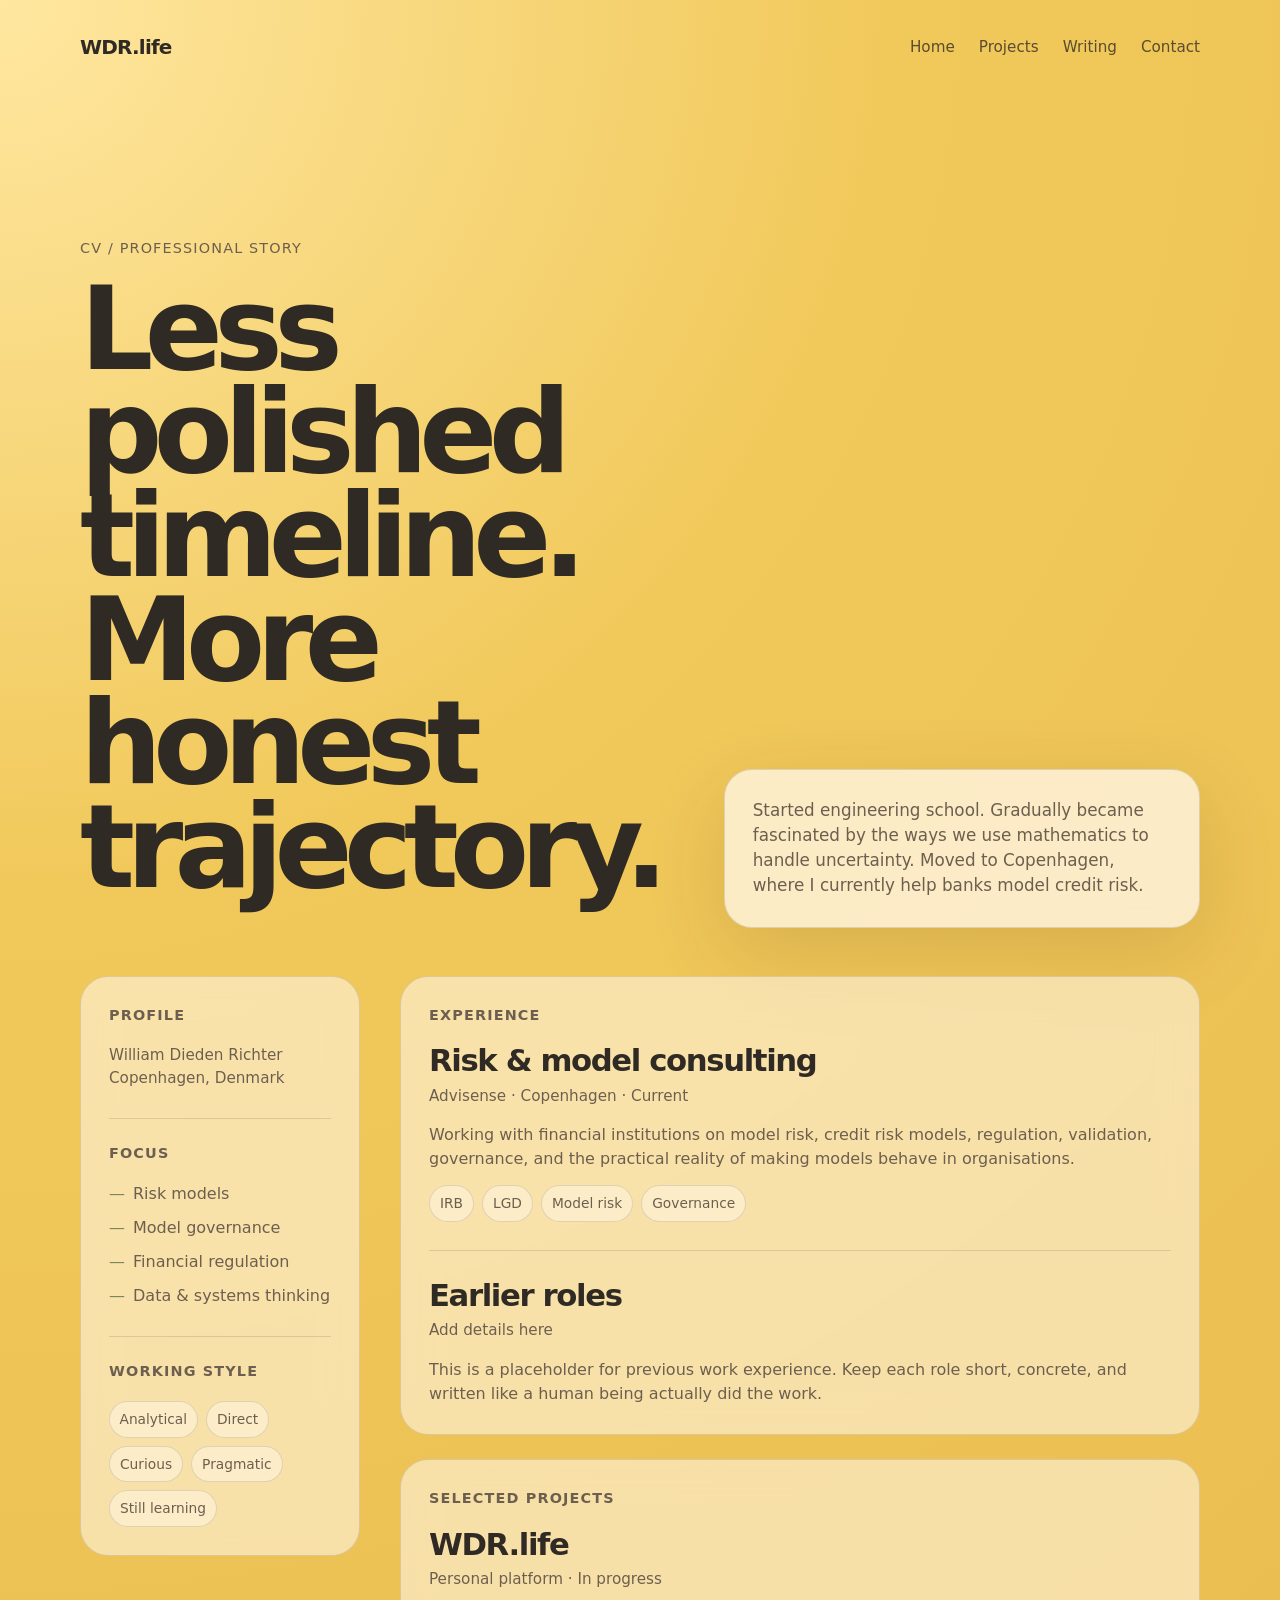
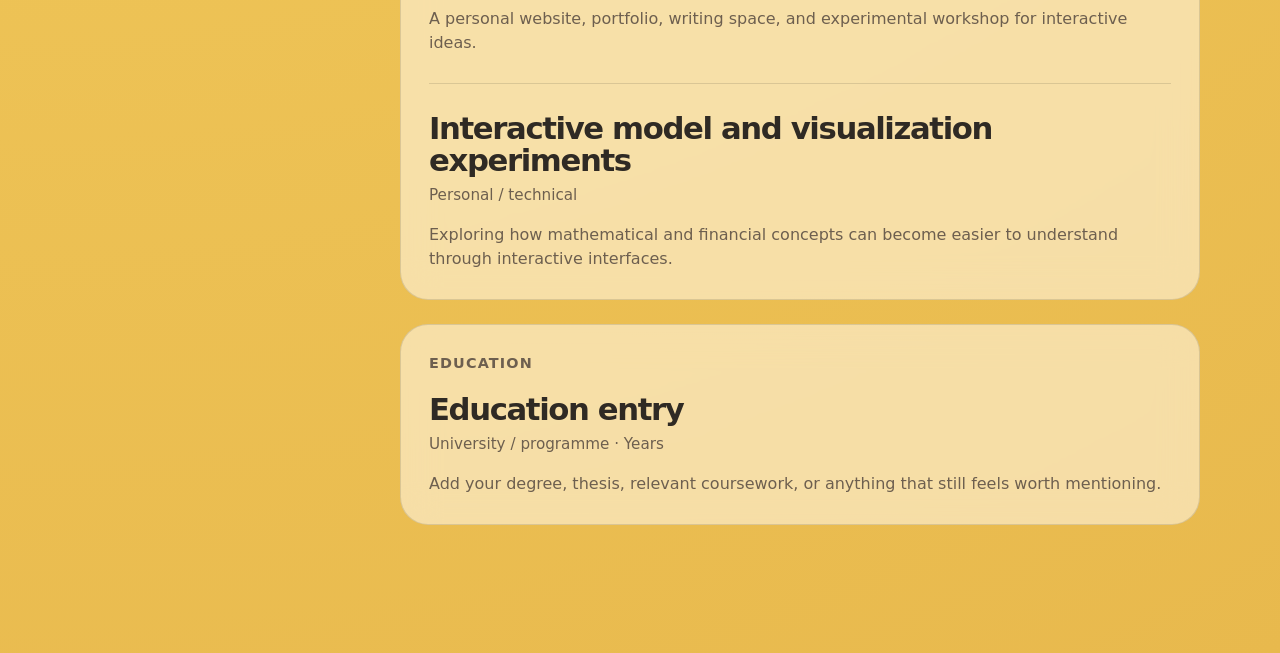
==== commit 769c21b9: "Update cv.html" ====
--- a/cv.html
+++ b/cv.html
@@ -19,7 +19,7 @@
     </header>
 
     <main>
-      <section class="intro" aria-labelledby="cv-title">
+      <section class="cv-intro" aria-labelledby="cv-title">
         <div>
           <p class="eyebrow">CV / professional story</p>
           <h1 id="cv-title">Less polished timeline. More honest trajectory.</h1>
--- a/style.css
+++ b/style.css
@@ -254,9 +254,9 @@
       transform: translateY(-1px);
     }
 
-    .intro {
+    .cv-intro {
       display: grid;
-      grid-template-columns: 1.1fr 1.1fr;
+      grid-template-columns: 0.9fr 1.1fr;
       gap: 64px;
       align-items: end;
       margin-bottom: 48px;
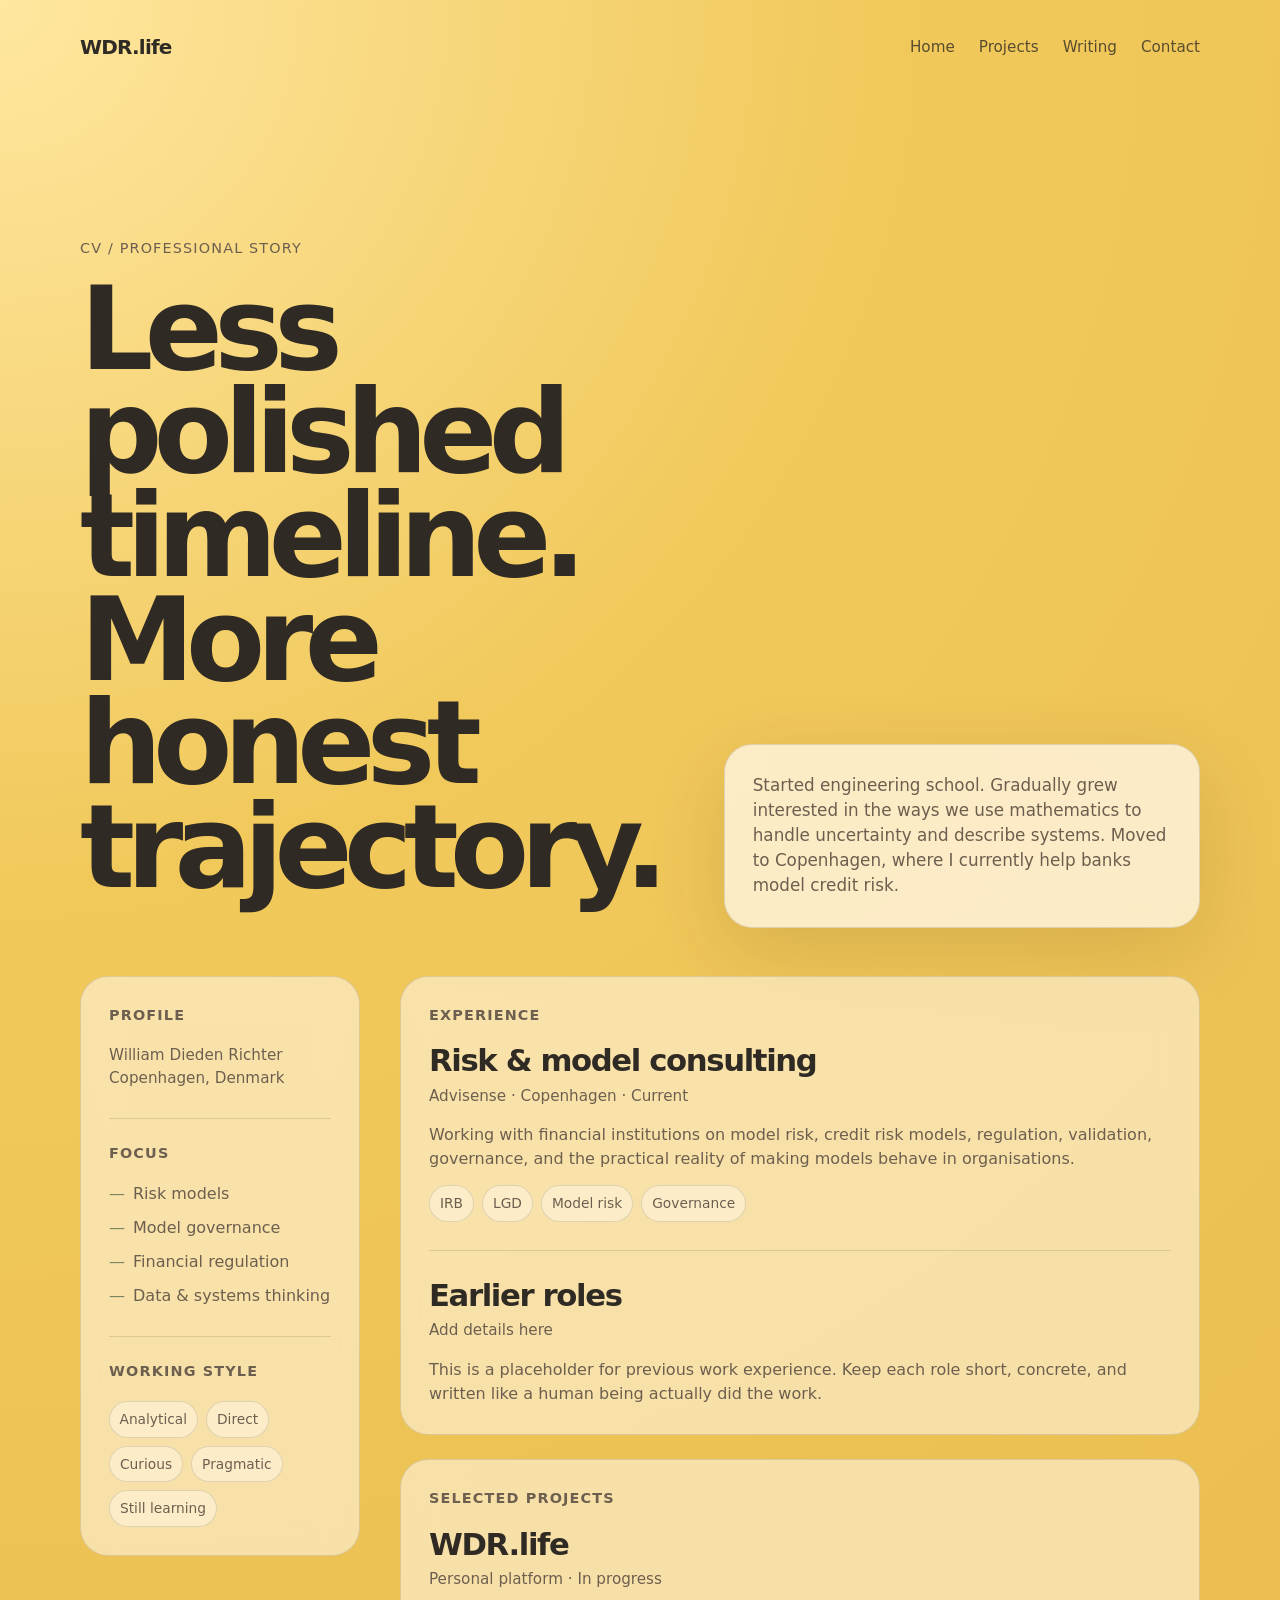
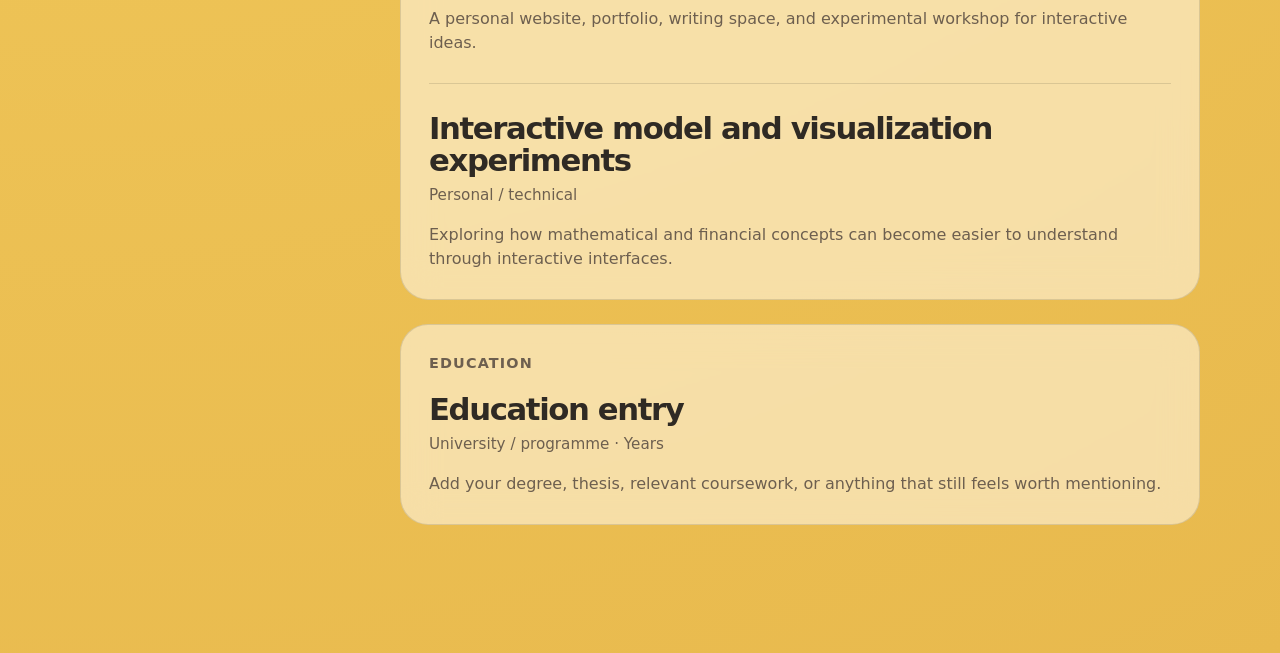
==== commit c7c1b4ae: "Update cv.html" ====
--- a/cv.html
+++ b/cv.html
@@ -26,7 +26,7 @@
         </div>
         <p class="summary">
         Started engineering school.
-        Gradually became fascinated by the ways we use mathematics to handle uncertainty.
+        Gradually grew interested in the ways we use mathematics to handle uncertainty and describe systems.
         Moved to Copenhagen, where I currently help banks model credit risk.
         </p>
       </section>
